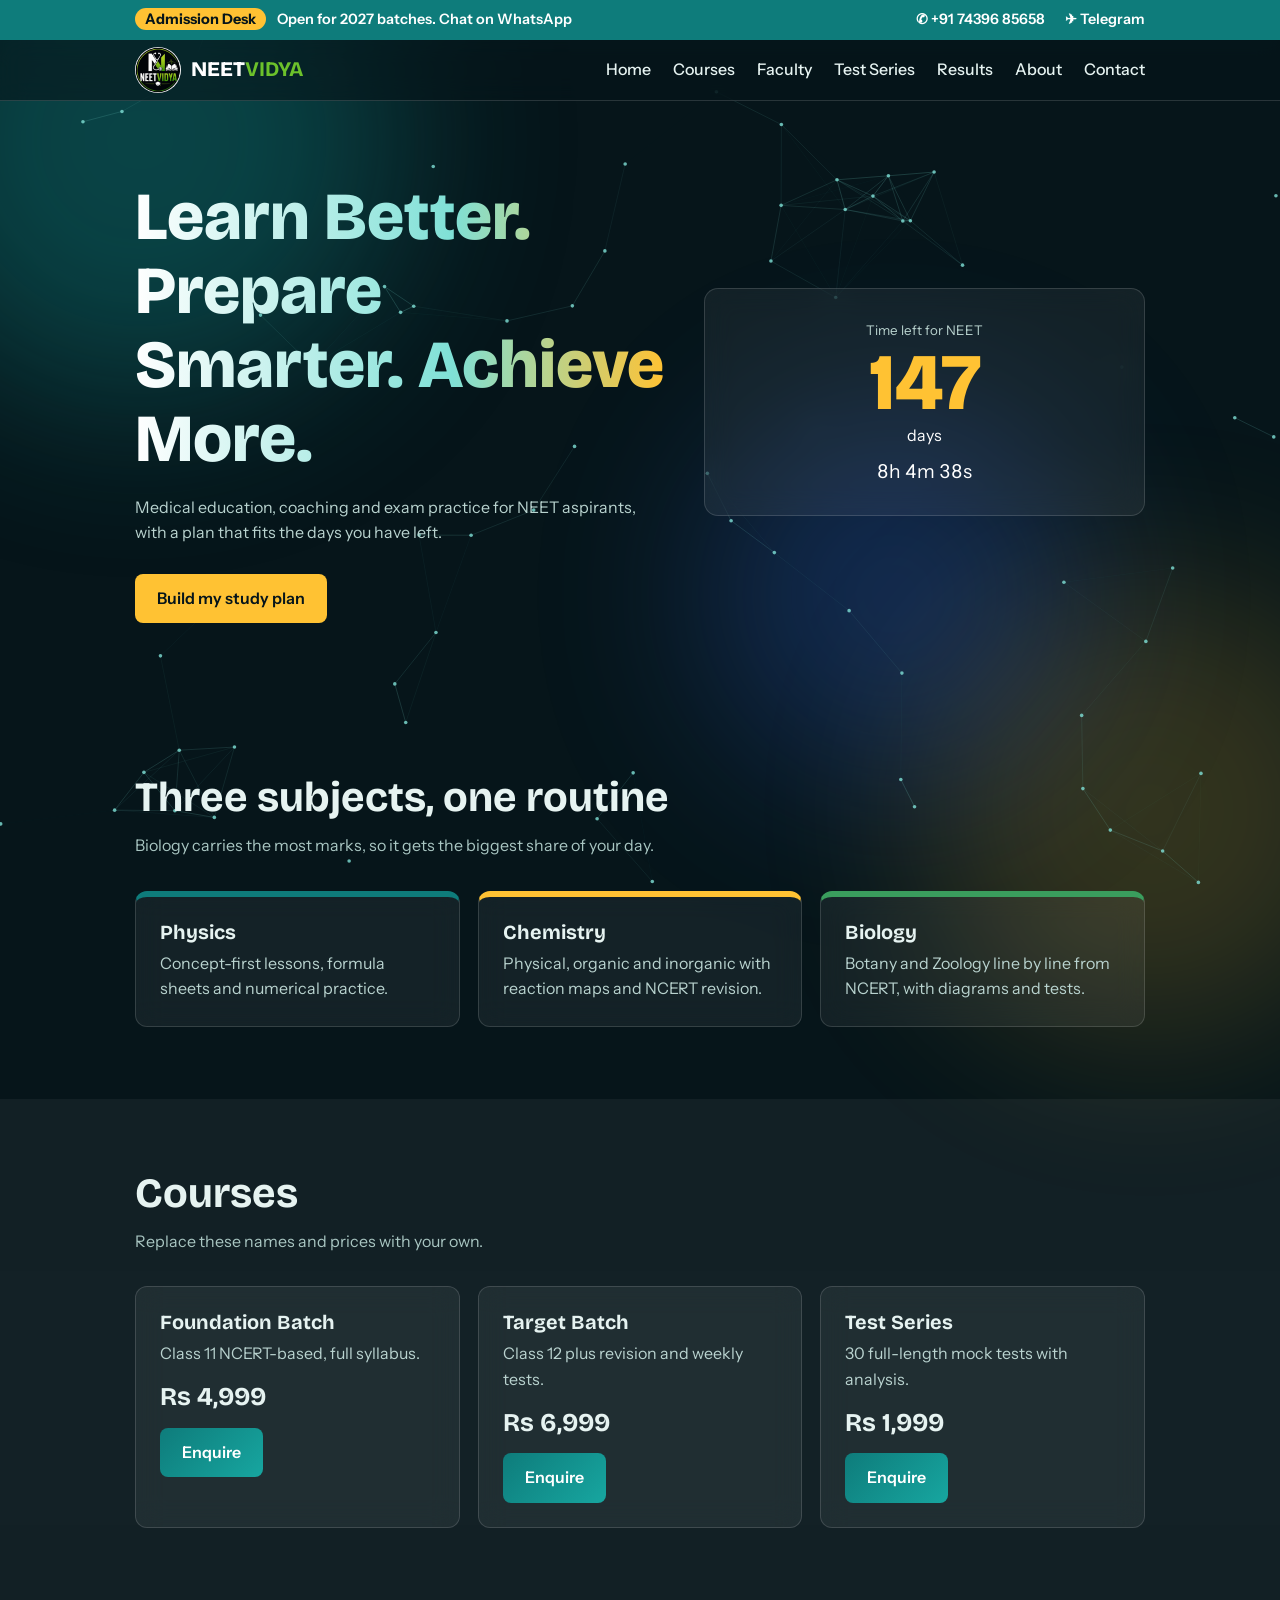
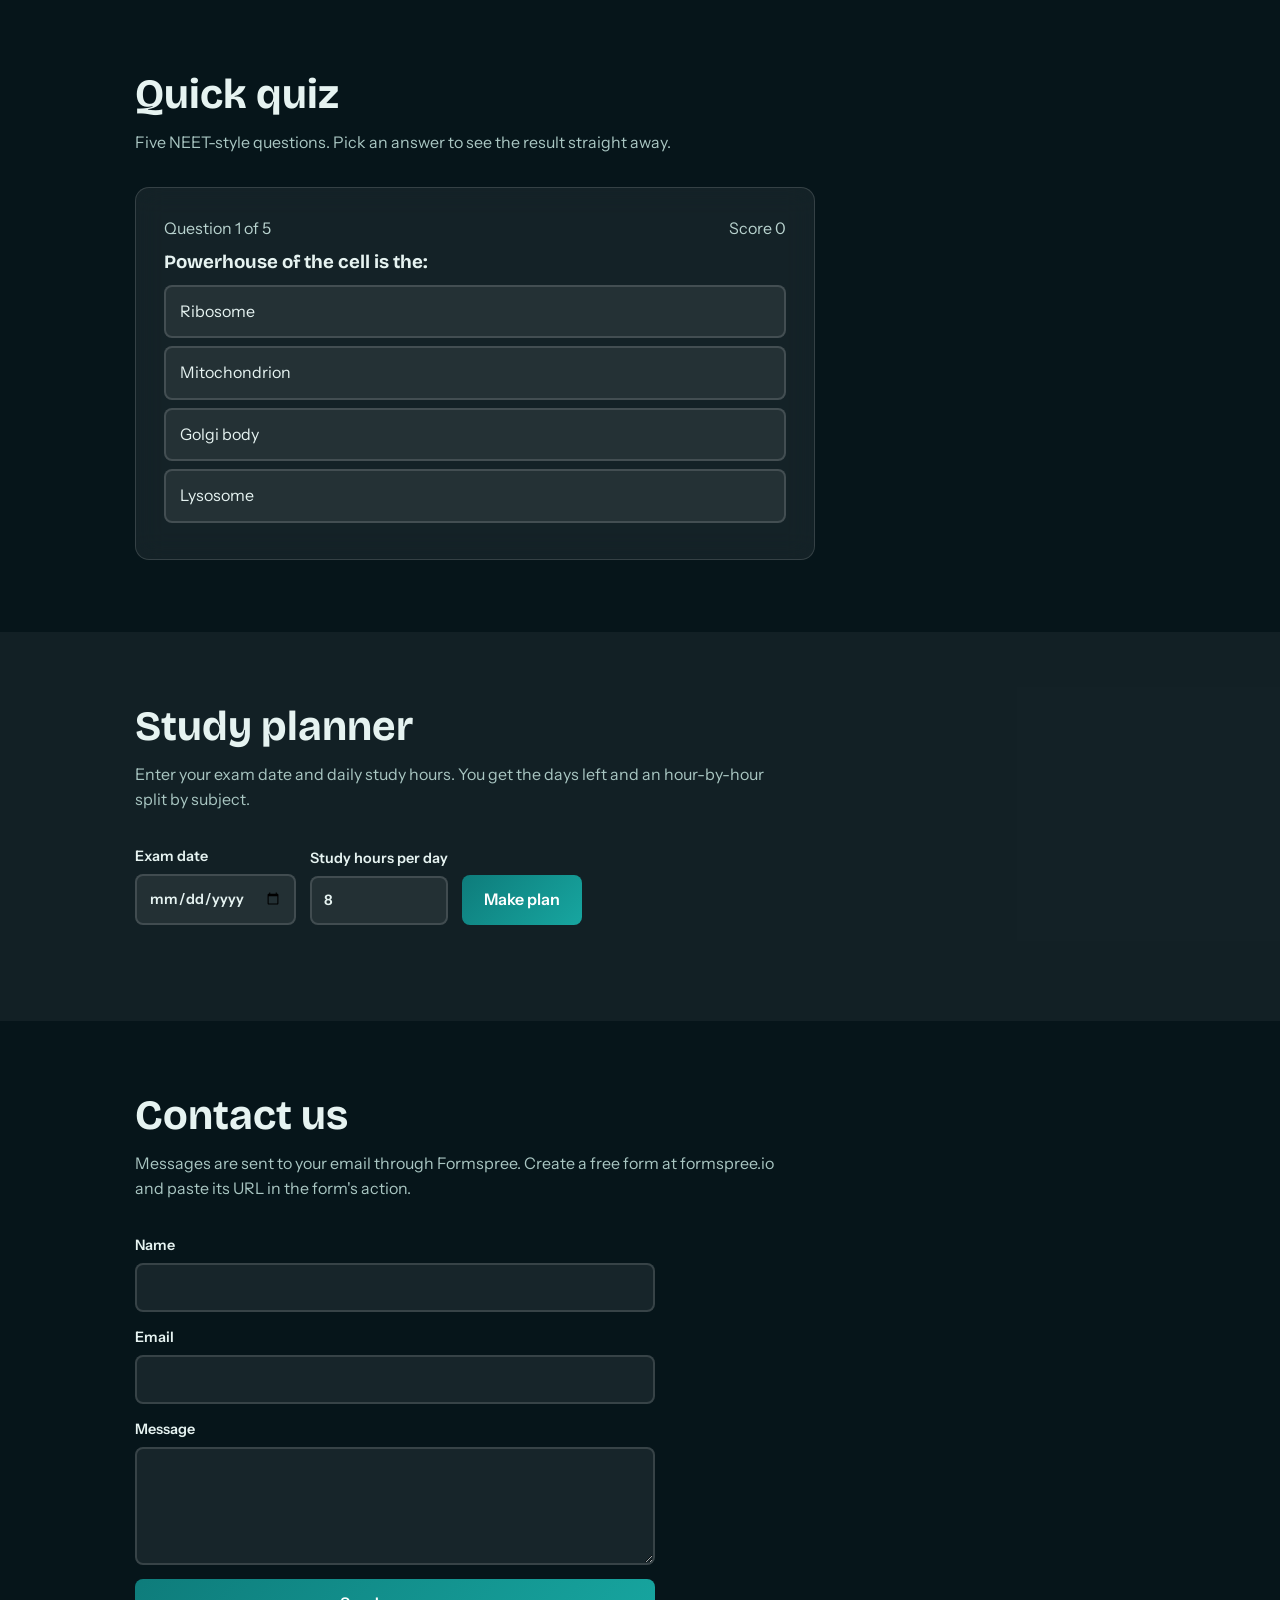
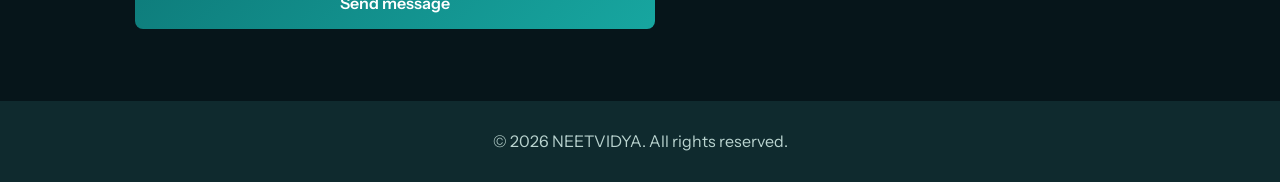
==== index.html @ e364b019 "first push" ====
<!DOCTYPE html>
<html lang="en">
<head>
<meta charset="UTF-8">
<meta name="viewport" content="width=device-width, initial-scale=1.0">
<meta name="description" content="Medical Education, Coaching & Examination Platform">
<title>NEETVIDYA - Learn Better. Prepare Smarter. Achieve More.</title>
<link rel="preconnect" href="https://fonts.googleapis.com">
<link href="https://fonts.googleapis.com/css2?family=Bricolage+Grotesque:wght@500;700;800&family=Instrument+Sans:wght@400;500;600&display=swap" rel="stylesheet">
<link rel="stylesheet" href="style.css">
</head>
<body>
<div class="blob b1"></div><div class="blob b2"></div><div class="blob b3"></div>
<canvas id="bg"></canvas>
<div class="topbar"><div class="wrap">
 <a class="desk" href="https://wa.me/917439685658?text=Hello%20NEETVIDYA%2C%20I%20want%20to%20know%20about%20admission%20and%20batch%20details." target="_blank" rel="noopener" aria-label="Chat with the admission desk on WhatsApp"><b>Admission Desk</b> Open for 2027 batches. Chat on WhatsApp</a>
  <span class="contacts">
    <a href="tel:+91 74396 85658" aria-label="Call admission desk">&#9990; +91 74396 85658</a>
    <a href="https://t.me/neetvidya720official" target="_blank" rel="noopener" aria-label="Join on Telegram">&#9992; Telegram</a>
  </span>
</div></div>
<nav><div class="wrap">
  <a class="logo" href="#top"><img src="logo1.jpeg" alt="NEETVIDYA logo"><span>NEET<b>VIDYA</b></span></a>
  <button class="menu-btn" aria-label="Open menu" aria-expanded="false">&#9776;</button>
  <ul id="nav-links">
    <li><a href="#top">Home</a></li>
    <li><a href="#courses">Courses</a></li>
    <li><a href="#faculty">Faculty</a></li>
    <li><a href="#quiz">Test Series</a></li>
    <li><a href="#results">Results</a></li>
    <li><a href="#about">About</a></li>
    <li><a href="#contact">Contact</a></li>
  </ul>
</div></nav>

<header class="hero" id="top"><div class="wrap">
  <div>
    <h1>Learn Better. Prepare Smarter. Achieve More.</h1>
    <p>Medical education, coaching and exam practice for NEET aspirants, with a plan that fits the days you have left.</p>
    <a class="btn alt" href="#planner">Build my study plan</a>
  </div>
  <div class="count" aria-live="off">
    <small>Time left for NEET</small>
    <div class="days" id="cd-days">--</div>
    <div>days</div>
    <div class="hms" id="cd-hms"></div>
  </div>
</div></header>

<section id="subjects"><div class="wrap">
  <h2>Three subjects, one routine</h2>
  <p class="sub">Biology carries the most marks, so it gets the biggest share of your day.</p>
  <div class="grid">
    <div class="card sub-p"><h3>Physics</h3><p>Concept-first lessons, formula sheets and numerical practice.</p></div>
    <div class="card sub-c"><h3>Chemistry</h3><p>Physical, organic and inorganic with reaction maps and NCERT revision.</p></div>
    <div class="card sub-b"><h3>Biology</h3><p>Botany and Zoology line by line from NCERT, with diagrams and tests.</p></div>
  </div>
</div></section>

<section id="courses" class="alt-bg"><div class="wrap">
  <h2>Courses</h2>
  <p class="sub">Replace these names and prices with your own.</p>
  <div class="grid" id="course-list"></div>
</div></section>

<section id="quiz"><div class="wrap">
  <h2>Quick quiz</h2>
  <p class="sub">Five NEET-style questions. Pick an answer to see the result straight away.</p>
  <div class="quiz" id="quiz-box"></div>
</div></section>

<section id="planner" class="alt-bg"><div class="wrap">
  <h2>Study planner</h2>
  <p class="sub">Enter your exam date and daily study hours. You get the days left and an hour-by-hour split by subject.</p>
  <form class="plan" id="plan-form">
    <label>Exam date <input type="date" id="p-date" required></label>
    <label>Study hours per day <input type="number" id="p-hours" min="1" max="16" step="0.5" value="8" required></label>
    <button class="btn" type="submit">Make plan</button>
  </form>
  <p id="p-summary" style="margin-bottom:14px;font-weight:600"></p>
  <div id="p-table"></div>
</div></section>

<section id="contact"><div class="wrap">
  <h2>Contact us</h2>
  <p class="sub">Messages are sent to your email through Formspree. Create a free form at formspree.io and paste its URL in the form's action.</p>
  <form class="contact" action="https://formspree.io/f/YOUR_FORM_ID" method="POST">
    <label>Name <input name="name" required></label>
    <label>Email <input type="email" name="email" required></label>
    <label>Message <textarea name="message" rows="4" required></textarea></label>
    <button class="btn" type="submit">Send message</button>
  </form>
</div></section>

<footer><div class="wrap">&copy; <span id="yr"></span> NEETVIDYA. All rights reserved.</div></footer>

<script src="script.js"></script>
</body>
</html>
---- style.css ----
:root{--ink:#0f2a2e;--paper:#f5f9f8;--teal:#0e7c7b;--mint:#d7ede9;--sun:#ffc233;--line:#cfe0dc}
*{box-sizing:border-box;margin:0}
html{scroll-behavior:smooth}
body{font-family:'Instrument Sans',sans-serif;background:var(--paper);color:var(--ink);line-height:1.6}
h1,h2,h3{font-family:'Bricolage Grotesque',sans-serif;line-height:1.1}
a{color:inherit}
:focus-visible{outline:3px solid var(--sun);outline-offset:2px}
.wrap{max-width:1050px;margin:auto;padding:0 20px}
section{padding:72px 0}
h2{font-size:clamp(1.8rem,4vw,2.6rem);margin-bottom:12px}
.sub{max-width:60ch;margin-bottom:32px;color:#3f5a5e}
nav{position:sticky;top:0;background:var(--paper);border-bottom:1px solid var(--line);z-index:10}
nav .wrap{display:flex;justify-content:space-between;align-items:center;height:60px}
.logo{font-family:'Bricolage Grotesque';font-weight:800;font-size:1.3rem;text-decoration:none}
.logo b{color:var(--teal)}
nav ul{display:flex;gap:22px;list-style:none;padding:0}
nav ul a{text-decoration:none;font-weight:500}
nav ul a:hover{color:var(--teal)}
.btn{display:inline-block;background:var(--ink);color:#fff;padding:12px 22px;border-radius:8px;font-weight:600;text-decoration:none;border:0;cursor:pointer;font:inherit;font-weight:600}
.btn:hover{background:var(--teal)}
.btn.alt{background:var(--sun);color:var(--ink)}
.hero{background:var(--ink);color:#fff;padding:80px 0}
.hero .wrap{display:grid;grid-template-columns:1.2fr 1fr;gap:40px;align-items:center}
.hero h1{font-size:clamp(2.4rem,6vw,4.2rem);font-weight:800}
.hero p{margin:18px 0 28px;color:#b9d3cf;max-width:46ch}
.count{background:#16393e;border-radius:14px;padding:28px;text-align:center}
.count small{color:#b9d3cf}
.count .days{font-family:'Bricolage Grotesque';font-size:5rem;font-weight:800;color:var(--sun);line-height:1}
.count .hms{font-size:1.2rem;margin-top:8px;font-variant-numeric:tabular-nums}
.grid{display:grid;grid-template-columns:repeat(auto-fit,minmax(230px,1fr));gap:18px}
.card{background:#fff;border:1px solid var(--line);border-radius:12px;padding:24px}
.card h3{margin-bottom:8px;font-size:1.25rem}
.card.sub-p{border-top:6px solid var(--teal)}
.card.sub-c{border-top:6px solid var(--sun)}
.card.sub-b{border-top:6px solid #3a9d5d}
.price{font-family:'Bricolage Grotesque';font-size:1.6rem;font-weight:700;margin:10px 0}
.alt-bg{background:var(--mint)}
.quiz{background:#fff;border-radius:14px;padding:28px;max-width:680px;border:1px solid var(--line)}
.opt{display:block;width:100%;text-align:left;margin:8px 0;padding:12px 14px;border:2px solid var(--line);background:var(--paper);border-radius:8px;font:inherit;cursor:pointer}
.opt:hover:not(:disabled){border-color:var(--teal)}
.opt.right{border-color:#2e9e5b;background:#e3f5ea}
.opt.wrong{border-color:#d64545;background:#fbe6e6}
.meta{display:flex;justify-content:space-between;color:#3f5a5e;margin-bottom:10px}
form.plan{display:flex;gap:14px;flex-wrap:wrap;align-items:end;margin-bottom:24px}
label{display:flex;flex-direction:column;font-weight:600;font-size:.9rem;gap:6px}
input,textarea{padding:11px 12px;border:2px solid var(--line);border-radius:8px;font:inherit;background:#fff}
table{width:100%;max-width:560px;border-collapse:collapse;background:#fff;border-radius:10px;overflow:hidden}
td,th{padding:12px 14px;text-align:left;border-bottom:1px solid var(--line)}
th{background:var(--ink);color:#fff}
.bar{height:10px;background:var(--mint);border-radius:5px;min-width:80px}
.bar i{display:block;height:100%;background:var(--teal);border-radius:5px}
.contact{display:grid;gap:14px;max-width:520px}
footer{background:var(--ink);color:#b9d3cf;padding:28px 0;text-align:center}
@media(max-width:760px){.hero .wrap{grid-template-columns:1fr}nav ul{display:none}}
@media(prefers-reduced-motion:reduce){html{scroll-behavior:auto}}

/* ---- Background effects + dark glass theme ---- */
:root{--paper:#06151a;--line:rgba(255,255,255,.14);--mint:rgba(255,255,255,.05)}
body{background:#06151a;color:#e6f3f1;position:relative}
#bg{position:fixed;inset:0;width:100%;height:100%;z-index:-1;pointer-events:none}
.blob{position:fixed;border-radius:50%;filter:blur(90px);opacity:.45;z-index:-2;pointer-events:none;animation:drift 18s ease-in-out infinite alternate}
.b1{width:520px;height:520px;background:#0e7c7b;top:-120px;left:-120px}
.b2{width:460px;height:460px;background:#ffc233;opacity:.18;bottom:-140px;right:-100px;animation-delay:-6s}
.b3{width:380px;height:380px;background:#3a6df0;opacity:.25;top:45%;left:55%;animation-delay:-11s}
@keyframes drift{to{transform:translate(90px,70px) scale(1.2)}}
nav{background:rgba(6,21,26,.6);backdrop-filter:blur(12px);border-bottom:1px solid var(--line)}
.sub{color:#a9c6c2}
.hero{background:transparent}
.hero h1{background:linear-gradient(90deg,#fff,#7fe0d6 60%,#ffc233);-webkit-background-clip:text;background-clip:text;color:transparent}
.count,.card,.quiz,table{background:rgba(255,255,255,.06);border:1px solid var(--line);backdrop-filter:blur(14px);-webkit-backdrop-filter:blur(14px)}
.card{transition:transform .25s,border-color .25s,box-shadow .25s}
.card:hover{transform:translateY(-6px);border-color:rgba(127,224,214,.6);box-shadow:0 14px 40px rgba(14,124,123,.35)}
.card p,.meta{color:#b9d3cf}
.btn{background:linear-gradient(135deg,#0e7c7b,#17a6a0);box-shadow:0 0 0 rgba(23,166,160,0);transition:box-shadow .25s,transform .25s}
.btn:hover{background:linear-gradient(135deg,#17a6a0,#0e7c7b);box-shadow:0 0 24px rgba(23,166,160,.7);transform:translateY(-2px)}
.btn.alt{background:var(--sun);color:#06151a}
.btn.alt:hover{background:#ffd264;box-shadow:0 0 26px rgba(255,194,51,.6)}
.opt,input,textarea{background:rgba(255,255,255,.07);color:#e6f3f1;border-color:var(--line)}
.opt.right{background:rgba(46,158,91,.3)}
.opt.wrong{background:rgba(214,69,69,.3)}
td,th{border-bottom:1px solid var(--line)}
th{background:rgba(14,124,123,.5)}
.bar{background:rgba(255,255,255,.12)}
.bar i{background:var(--sun)}
.reveal{opacity:0;transform:translateY(24px);transition:opacity .7s,transform .7s}
.reveal.in{opacity:1;transform:none}
@media(prefers-reduced-motion:reduce){.blob{animation:none}.reveal{opacity:1;transform:none;transition:none}}

/* ---- Top bar: admission desk, phone, Telegram ---- */
.topbar{background:#0e7c7b;color:#fff;font-size:.9rem}
.topbar .wrap{display:flex;justify-content:space-between;align-items:center;gap:12px;flex-wrap:wrap;min-height:40px;padding-top:6px;padding-bottom:6px}
.topbar b{background:#ffc233;color:#06151a;padding:2px 10px;border-radius:20px;margin-right:8px;font-weight:700}
.topbar .contacts{display:flex;gap:20px}
.topbar a{color:#fff;text-decoration:none;font-weight:600}
.topbar a:hover{text-decoration:underline}
@media(max-width:560px){.topbar .wrap{justify-content:center;text-align:center}}
.topbar a.desk:hover b{background:#25d366;color:#fff}

/* ---- Navbar with logo and mobile menu ---- */
.logo{display:flex;align-items:center;gap:10px;color:#fff}
.logo img{height:46px;width:46px;border-radius:50%}
.logo b{color:#6cc12b}
.menu-btn{display:none;background:none;border:1px solid var(--line);color:#fff;font-size:1.4rem;border-radius:8px;padding:2px 10px;cursor:pointer}
section{scroll-margin-top:70px}
@media(max-width:760px){
  .menu-btn{display:block}
  nav ul{display:none;position:absolute;top:60px;left:0;right:0;flex-direction:column;gap:0;background:rgba(6,21,26,.97);padding:8px 20px}
  nav ul.open{display:flex}
  nav ul li a{display:block;padding:12px 0;border-bottom:1px solid var(--line)}
}
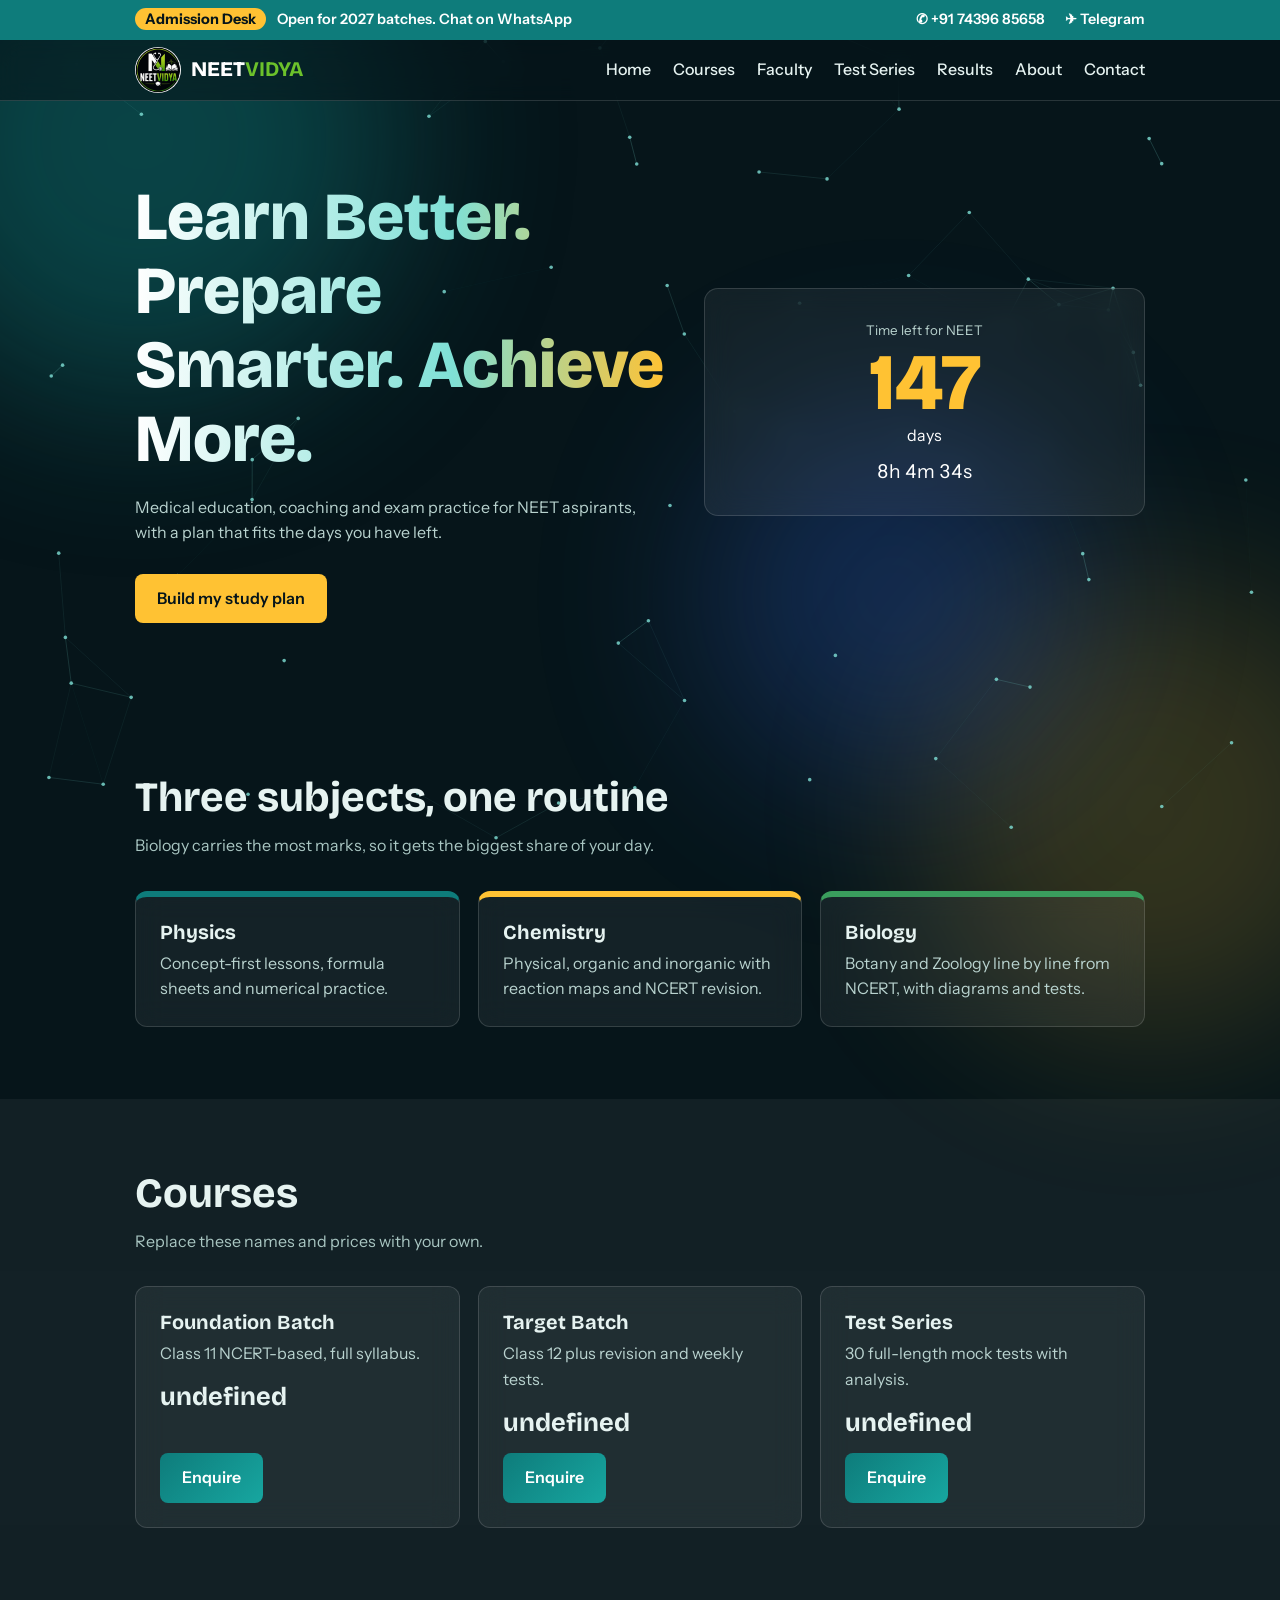
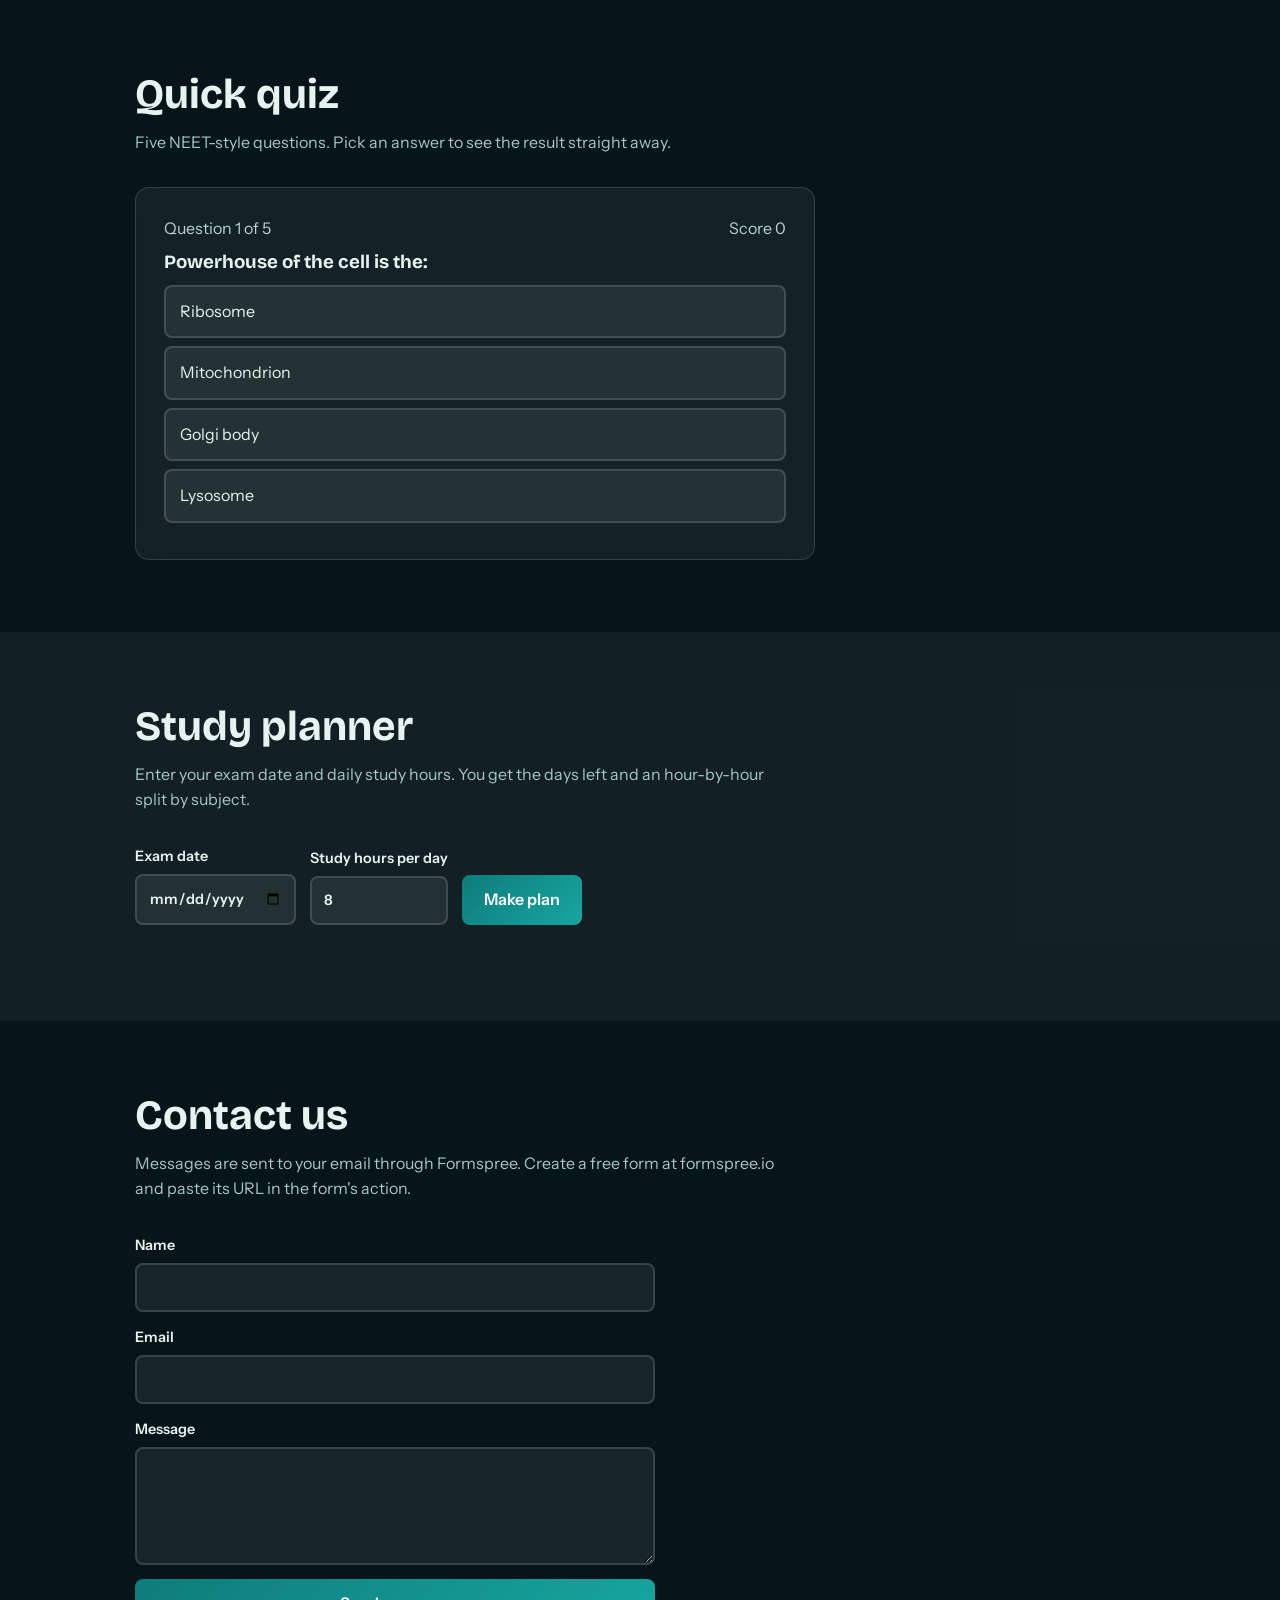
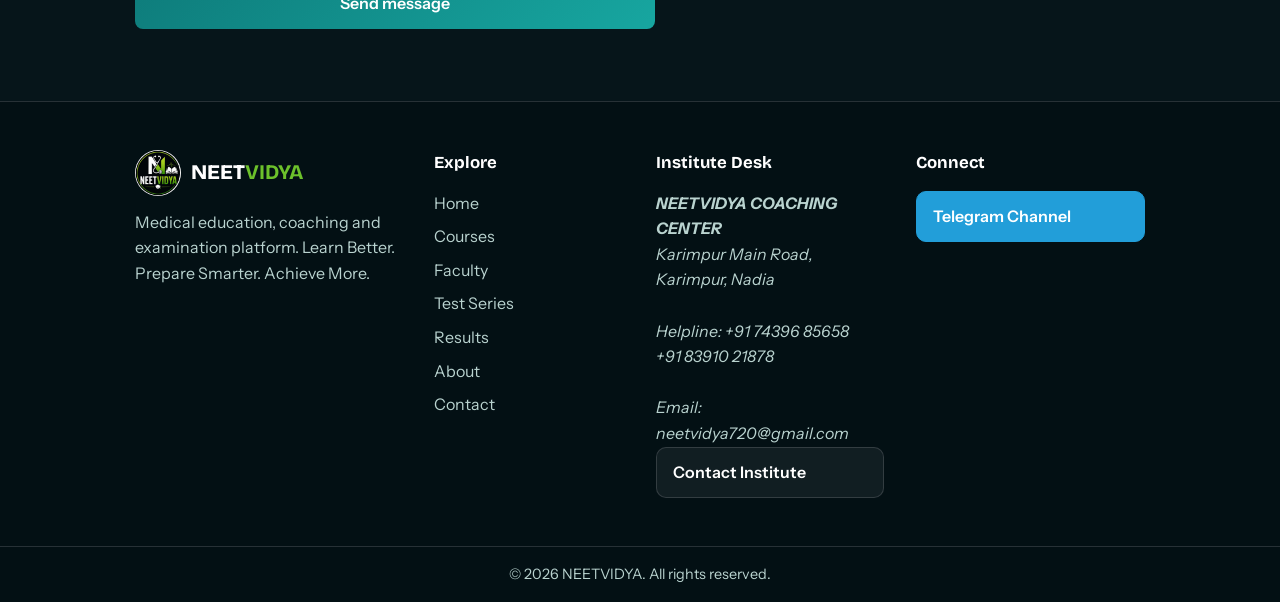
==== commit 734a160b: "add" ====
--- a/index.html
+++ b/index.html
@@ -12,21 +12,23 @@
 <body>
 <div class="blob b1"></div><div class="blob b2"></div><div class="blob b3"></div>
 <canvas id="bg"></canvas>
+
 <div class="topbar"><div class="wrap">
- <a class="desk" href="https://wa.me/917439685658?text=Hello%20NEETVIDYA%2C%20I%20want%20to%20know%20about%20admission%20and%20batch%20details." target="_blank" rel="noopener" aria-label="Chat with the admission desk on WhatsApp"><b>Admission Desk</b> Open for 2027 batches. Chat on WhatsApp</a>
+  <a class="desk" href="https://wa.me/910000000000?text=Hello%20NEETVIDYA%2C%20I%20want%20to%20know%20about%20admission%20and%20batch%20details." target="_blank" rel="noopener" aria-label="Chat with the admission desk on WhatsApp"><b>Admission Desk</b> Open for 2027 batches. Chat on WhatsApp</a>
   <span class="contacts">
-    <a href="tel:+91 74396 85658" aria-label="Call admission desk">&#9990; +91 74396 85658</a>
+    <a href="tel:+917439685658" aria-label="Call admission desk">&#9990; +91 74396 85658</a>
     <a href="https://t.me/neetvidya720official" target="_blank" rel="noopener" aria-label="Join on Telegram">&#9992; Telegram</a>
   </span>
 </div></div>
+
 <nav><div class="wrap">
   <a class="logo" href="#top"><img src="logo1.jpeg" alt="NEETVIDYA logo"><span>NEET<b>VIDYA</b></span></a>
   <button class="menu-btn" aria-label="Open menu" aria-expanded="false">&#9776;</button>
   <ul id="nav-links">
     <li><a href="#top">Home</a></li>
-    <li><a href="#courses">Courses</a></li>
-    <li><a href="#faculty">Faculty</a></li>
-    <li><a href="#quiz">Test Series</a></li>
+    <li><a href="courses.html">Courses</a></li>
+    <li><a href="faculty.html">Faculty</a></li>
+    <li><a href="test-series.html">Test Series</a></li>
     <li><a href="#results">Results</a></li>
     <li><a href="#about">About</a></li>
     <li><a href="#contact">Contact</a></li>
@@ -92,7 +94,43 @@
   </form>
 </div></section>
 
-<footer><div class="wrap">&copy; <span id="yr"></span> NEETVIDYA. All rights reserved.</div></footer>
+<footer>
+  <div class="wrap foot-grid">
+    <div class="foot-brand">
+      <a class="logo" href="index.html"><img src="logo1.jpeg" alt="NEETVIDYA logo"><span>NEET<b>VIDYA</b></span></a>
+      <p>Medical education, coaching and examination platform. Learn Better. Prepare Smarter. Achieve More.</p>
+    </div>
+    <div>
+      <h4>Explore</h4>
+      <ul>
+        <li><a href="index.html">Home</a></li>
+        <li><a href="courses.html">Courses</a></li>
+        <li><a href="faculty.html">Faculty</a></li>
+        <li><a href="test-series.html">Test Series</a></li>
+        <li><a href="index.html#results">Results</a></li>
+        <li><a href="index.html#about">About</a></li>
+        <li><a href="index.html#contact">Contact</a></li>
+      </ul>
+    </div>
+    <div>
+  <h4>Institute Desk</h4>
+  <address class="inst">
+    <strong>NEETVIDYA COACHING CENTER</strong><br>
+    Karimpur Main Road,<br>
+    Karimpur, Nadia<br><br>
+    Helpline: <a href="tel:+917439685658">+91 74396 85658</a><br>
+    <a href="tel:+918391021878">+91 83910 21878</a><br><br>
+    Email: <a href="mailto:neetvidya720@gmail.com">neetvidya720@gmail.com</a>
+  </address>
+  <a class="foot-btn" href="index.html#contact">Contact Institute</a>
+</div>
+    <div>
+      <h4>Connect</h4>
+      <a class="foot-btn tg" href="https://t.me/neetvidya720official" target="_blank" rel="noopener">Telegram Channel</a>
+    </div>
+  </div>
+  <div class="foot-bottom">&copy; <span id="yr"></span> NEETVIDYA. All rights reserved.</div>
+</footer>
 
 <script src="script.js"></script>
 </body>
--- a/style.css
+++ b/style.css
@@ -107,4 +107,53 @@
   nav ul{display:none;position:absolute;top:60px;left:0;right:0;flex-direction:column;gap:0;background:rgba(6,21,26,.97);padding:8px 20px}
   nav ul.open{display:flex}
   nav ul li a{display:block;padding:12px 0;border-bottom:1px solid var(--line)}
-}+}
+
+/* ---- Footer ---- */
+footer{background:rgba(4,16,20,.85);backdrop-filter:blur(12px);-webkit-backdrop-filter:blur(12px);border-top:1px solid var(--line);padding:48px 0 0;text-align:left;color:#b9d3cf}
+.foot-grid{display:grid;grid-template-columns:1.4fr 1fr 1.2fr 1.2fr;gap:32px}
+footer h4{font-family:'Bricolage Grotesque',sans-serif;color:#fff;font-size:1.05rem;margin-bottom:14px}
+footer ul{list-style:none;padding:0}
+footer li{margin:8px 0}
+footer a{text-decoration:none}
+footer li a:hover{color:#ffc233}
+.foot-brand p{margin-top:14px;max-width:34ch}
+.foot-btn{display:block;margin-bottom:12px;padding:12px 16px;border-radius:10px;border:1px solid var(--line);background:rgba(255,255,255,.06);color:#fff;font-weight:600}
+.foot-btn:hover{border-color:#ffc233}
+.foot-btn.tg{background:#229ed9;border-color:#229ed9}
+.foot-btn span{color:#ffc233;font-weight:700}
+.foot-bottom{margin-top:36px;padding:16px 20px;text-align:center;border-top:1px solid var(--line);font-size:.9rem}
+@media(max-width:860px){.foot-grid{grid-template-columns:1fr 1fr}}
+@media(max-width:520px){.foot-grid{grid-template-columns:1fr}}
+
+.topbar a.desk:hover b{background:#25d366;color:#fff}
+/* ---- Navbar with logo and mobile menu ---- */
+.logo{display:flex;align-items:center;gap:10px;color:#fff}
+.logo img{height:46px;width:46px;border-radius:50%}
+.logo b{color:#6cc12b}
+.menu-btn{display:none;background:none;border:1px solid var(--line);color:#fff;font-size:1.4rem;border-radius:8px;padding:2px 10px;cursor:pointer}
+section{scroll-margin-top:70px}
+@media(max-width:760px){
+  .menu-btn{display:block}
+  nav ul{display:none;position:absolute;top:60px;left:0;right:0;flex-direction:column;gap:0;background:rgba(6,21,26,.97);padding:8px 20px}
+  nav ul.open{display:flex}
+  nav ul li a{display:block;padding:12px 0;border-bottom:1px solid var(--line)}
+}
+
+/* ---- Equal-height cards, buttons level at the bottom ---- */
+.card{display:flex;flex-direction:column}
+.card .feat{flex-grow:1}
+.card .btn{align-self:flex-start;margin-top:auto}
+
+/* ---- Faculty poster cards ---- */
+#faculty-grid{grid-template-columns:repeat(auto-fit,minmax(300px,1fr));gap:24px}
+.poster{width:100%;height:auto;border-radius:16px;display:block;margin-bottom:16px}
+.fac-row{display:flex;justify-content:space-between;align-items:center;gap:12px;margin-top:auto}
+.fac .topic{display:block;font-size:.8rem;font-weight:700;letter-spacing:.18em;text-transform:uppercase;color:#7fe0d6;margin-bottom:4px}
+.fac h3{font-size:1.5rem;text-transform:uppercase}
+.arrow{flex:none;width:48px;height:48px;border-radius:50%;background:#2e9e5b;color:#fff;display:flex;align-items:center;justify-content:center;font-size:1.4rem;text-decoration:none;transition:transform .25s,background .25s}
+.arrow:hover{background:#3fbf73;transform:scale(1.1)}
+
+/* ---- Faculty photo and experience cards ---- */
+.fac .photo,.fac .avatar{width:130px;height:130px}
+.fac .quote{margin-top:12px;padding-left:12px;border-left:3px solid #ffc233;font-style:italic;color:#b9d3cf}
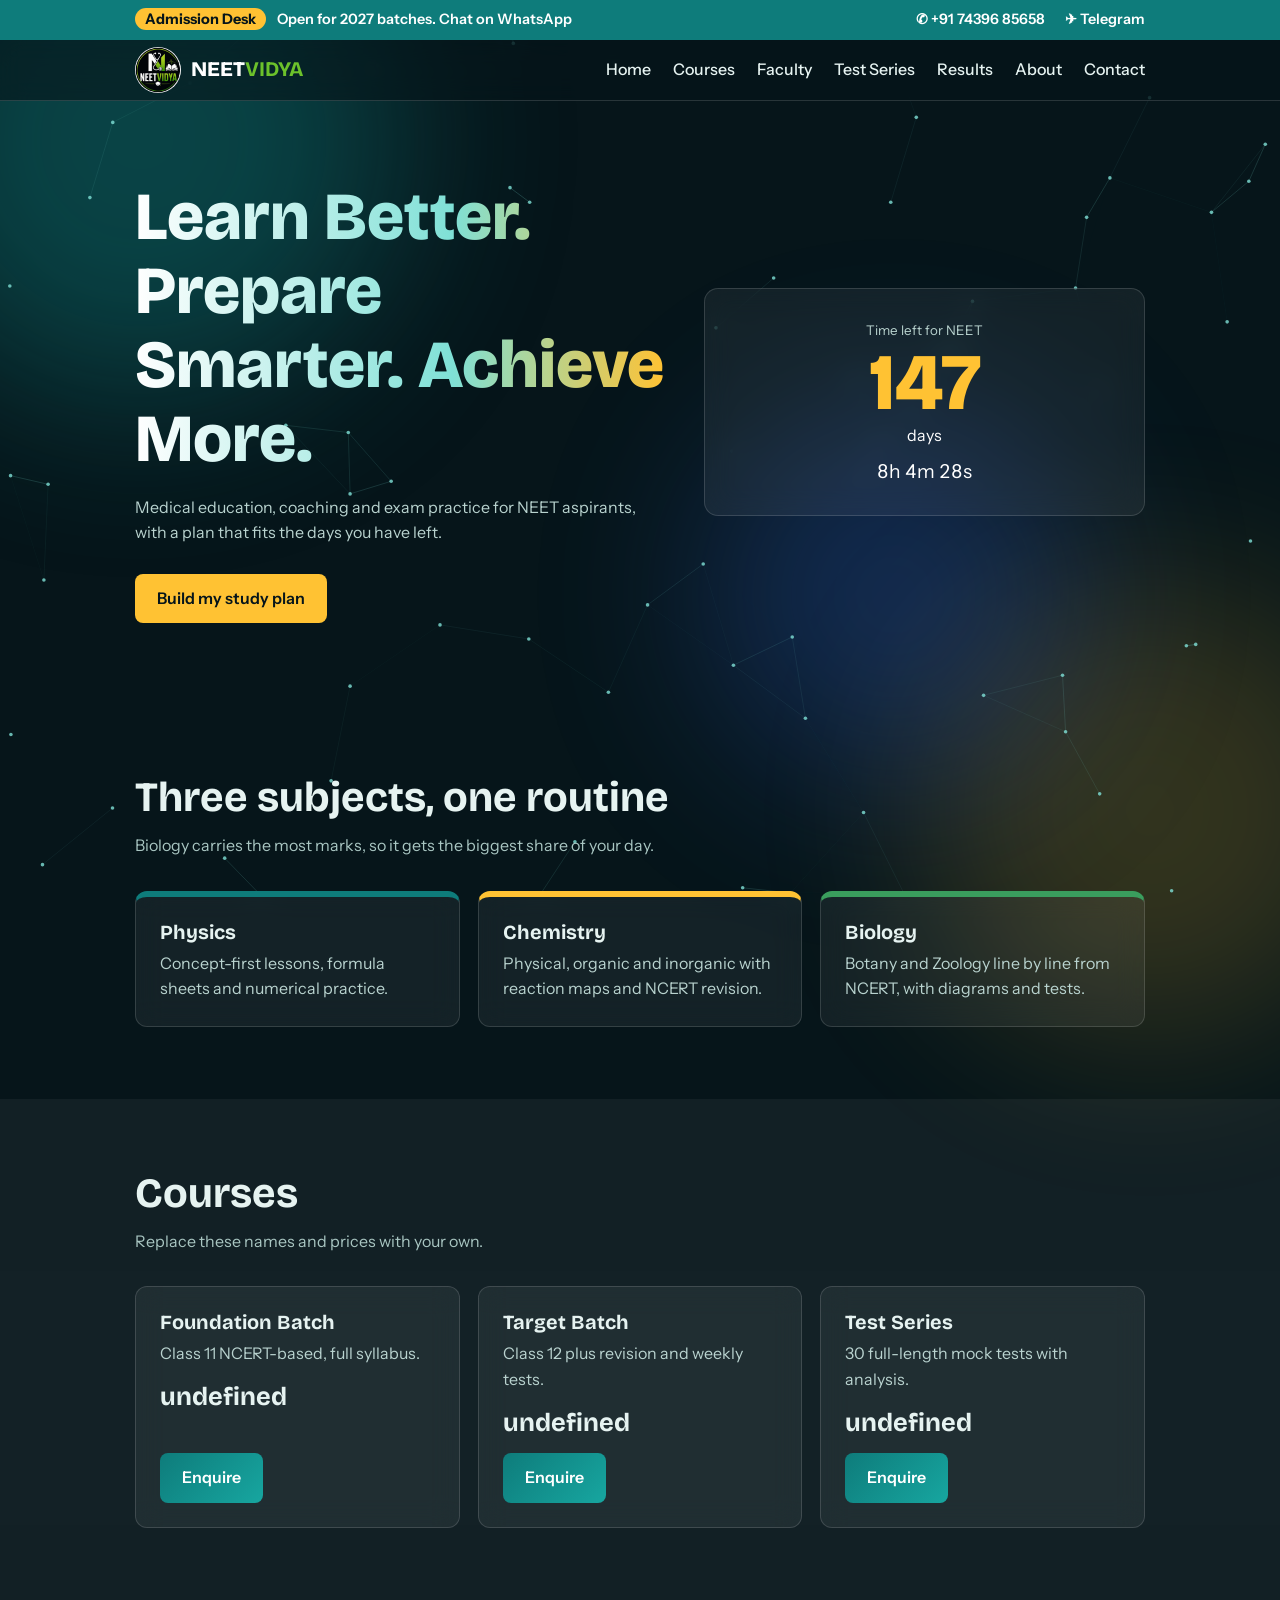
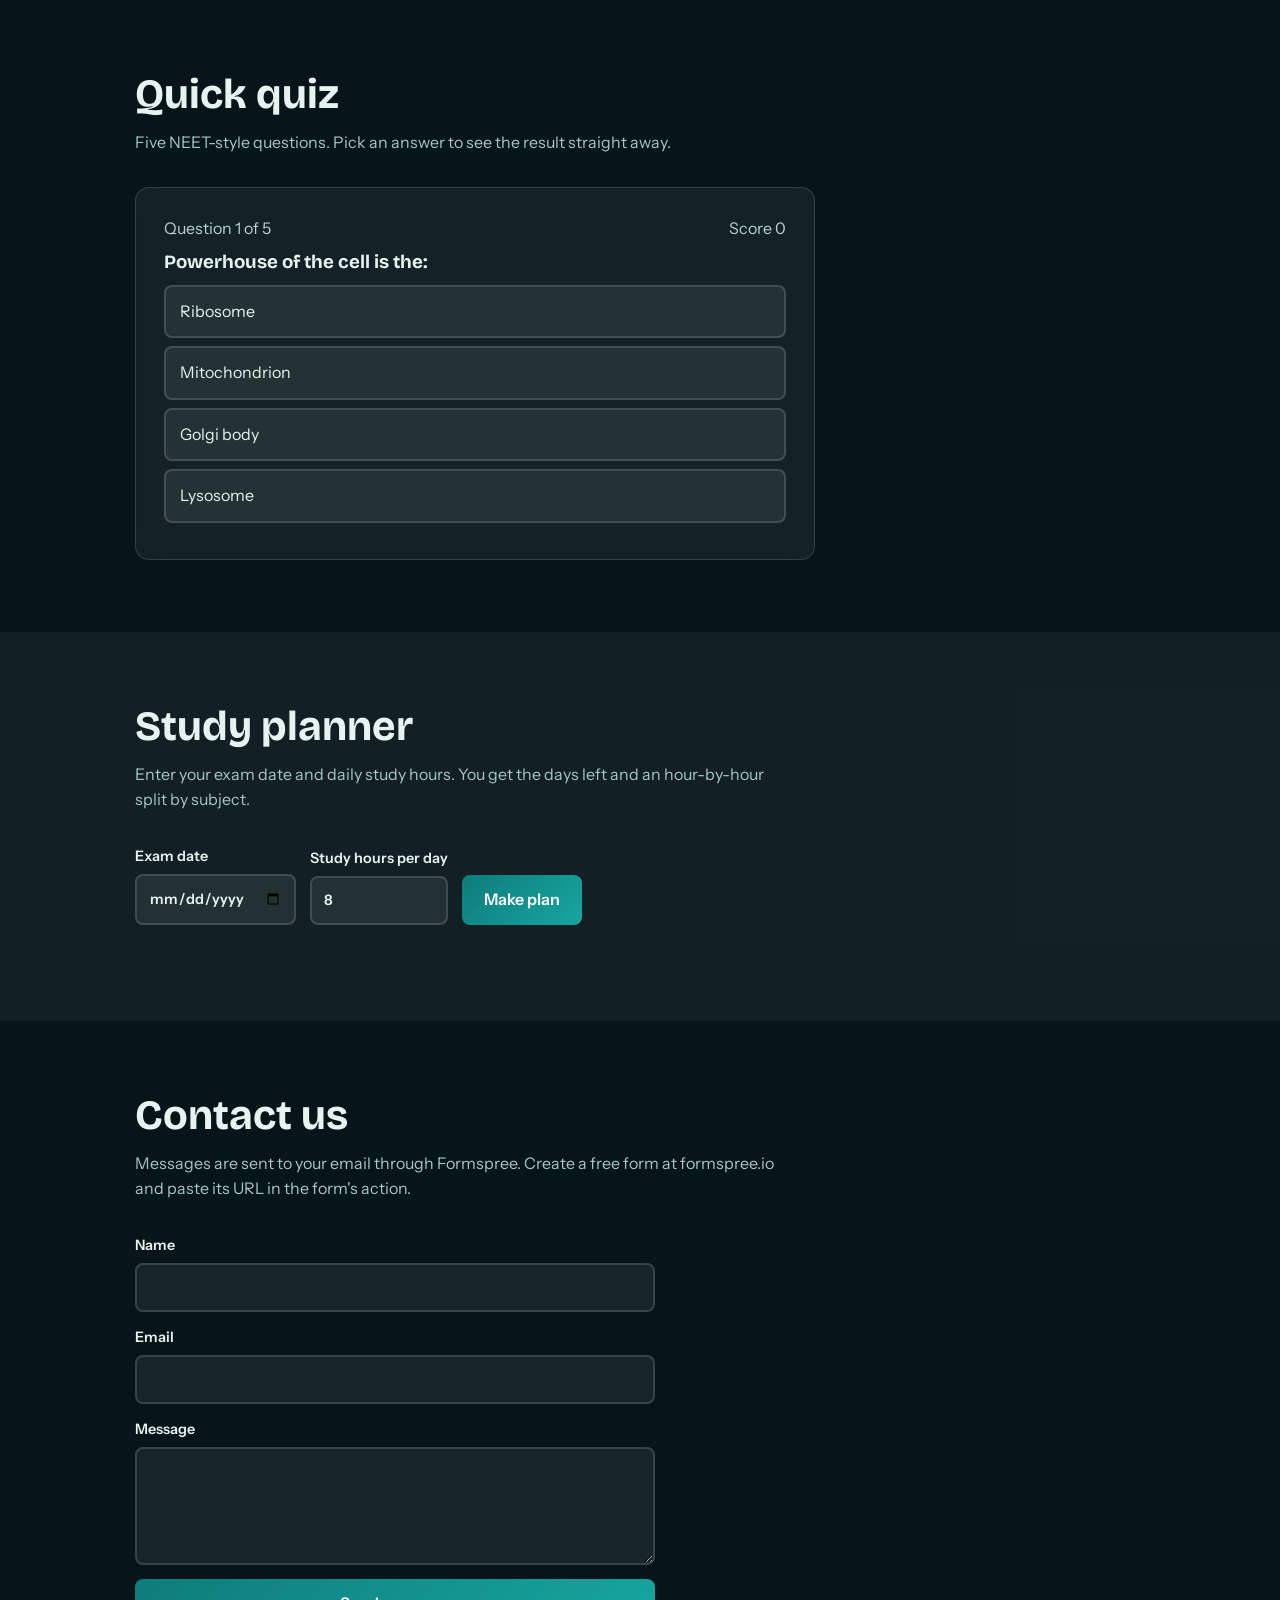
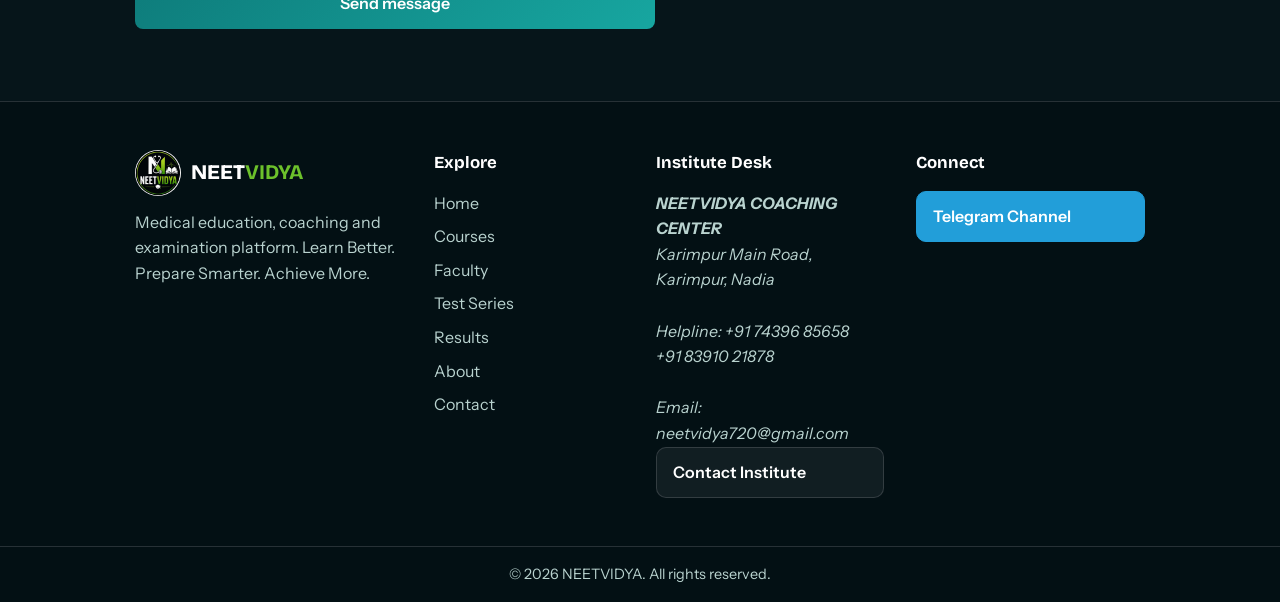
==== commit 7d62e17a: "all" ====
--- a/index.html
+++ b/index.html
@@ -29,9 +29,9 @@
     <li><a href="courses.html">Courses</a></li>
     <li><a href="faculty.html">Faculty</a></li>
     <li><a href="test-series.html">Test Series</a></li>
-    <li><a href="#results">Results</a></li>
-    <li><a href="#about">About</a></li>
-    <li><a href="#contact">Contact</a></li>
+    <li><a href="result.html">Results</a></li>
+    <li><a href="about.html">About</a></li>
+    <li><a href="contact.html">Contact</a></li>
   </ul>
 </div></nav>
 
@@ -107,9 +107,9 @@
         <li><a href="courses.html">Courses</a></li>
         <li><a href="faculty.html">Faculty</a></li>
         <li><a href="test-series.html">Test Series</a></li>
-        <li><a href="index.html#results">Results</a></li>
-        <li><a href="index.html#about">About</a></li>
-        <li><a href="index.html#contact">Contact</a></li>
+        <li><a href="result.html">Results</a></li>
+        <li><a href="about.html">About</a></li>
+        <li><a href="contact.html">Contact</a></li>
       </ul>
     </div>
     <div>
--- a/style.css
+++ b/style.css
@@ -156,4 +156,22 @@
 
 /* ---- Faculty photo and experience cards ---- */
 .fac .photo,.fac .avatar{width:130px;height:130px}
-.fac .quote{margin-top:12px;padding-left:12px;border-left:3px solid #ffc233;font-style:italic;color:#b9d3cf}+.fac .quote{margin-top:12px;padding-left:12px;border-left:3px solid #ffc233;font-style:italic;color:#b9d3cf}
+
+/* ---- Results page ---- */
+.eyebrow{display:inline-block;font-size:.8rem;font-weight:700;letter-spacing:.2em;text-transform:uppercase;color:#7fe0d6;margin-bottom:12px}
+.res-hero{padding:72px 0 24px}
+.res-hero h1{font-size:clamp(2.4rem,6vw,4.4rem);font-weight:800;margin-bottom:16px}
+.lead{max-width:60ch;font-size:1.15rem;color:#b9d3cf;margin-bottom:26px}
+.hero-btns{display:flex;gap:14px;flex-wrap:wrap}
+.btn.ghost{background:transparent;border:2px solid #7fe0d6;color:#7fe0d6;box-shadow:none}
+.btn.ghost:hover{background:#7fe0d6;color:#06151a}
+.step{display:block;text-decoration:none;color:inherit}
+.step .num{display:block;font-family:'Bricolage Grotesque',sans-serif;font-size:2.6rem;font-weight:800;color:#ffc233;line-height:1;margin-bottom:10px}
+.step p{color:#b9d3cf}
+.step .go{display:inline-block;margin-top:12px;color:#ffc233;font-weight:600;transition:transform .25s}
+.step:hover .go{transform:translateX(6px)}
+.newbeg{grid-column:1/-1;max-width:760px;width:100%;margin:0 auto;text-align:center;padding:42px 28px;border:1px solid rgba(255,194,51,.4)}
+.newbeg h3{font-size:1.6rem;margin:6px 0 12px}
+
+#fx{position:fixed;inset:0;width:100%;height:100%;pointer-events:none;z-index:50}
